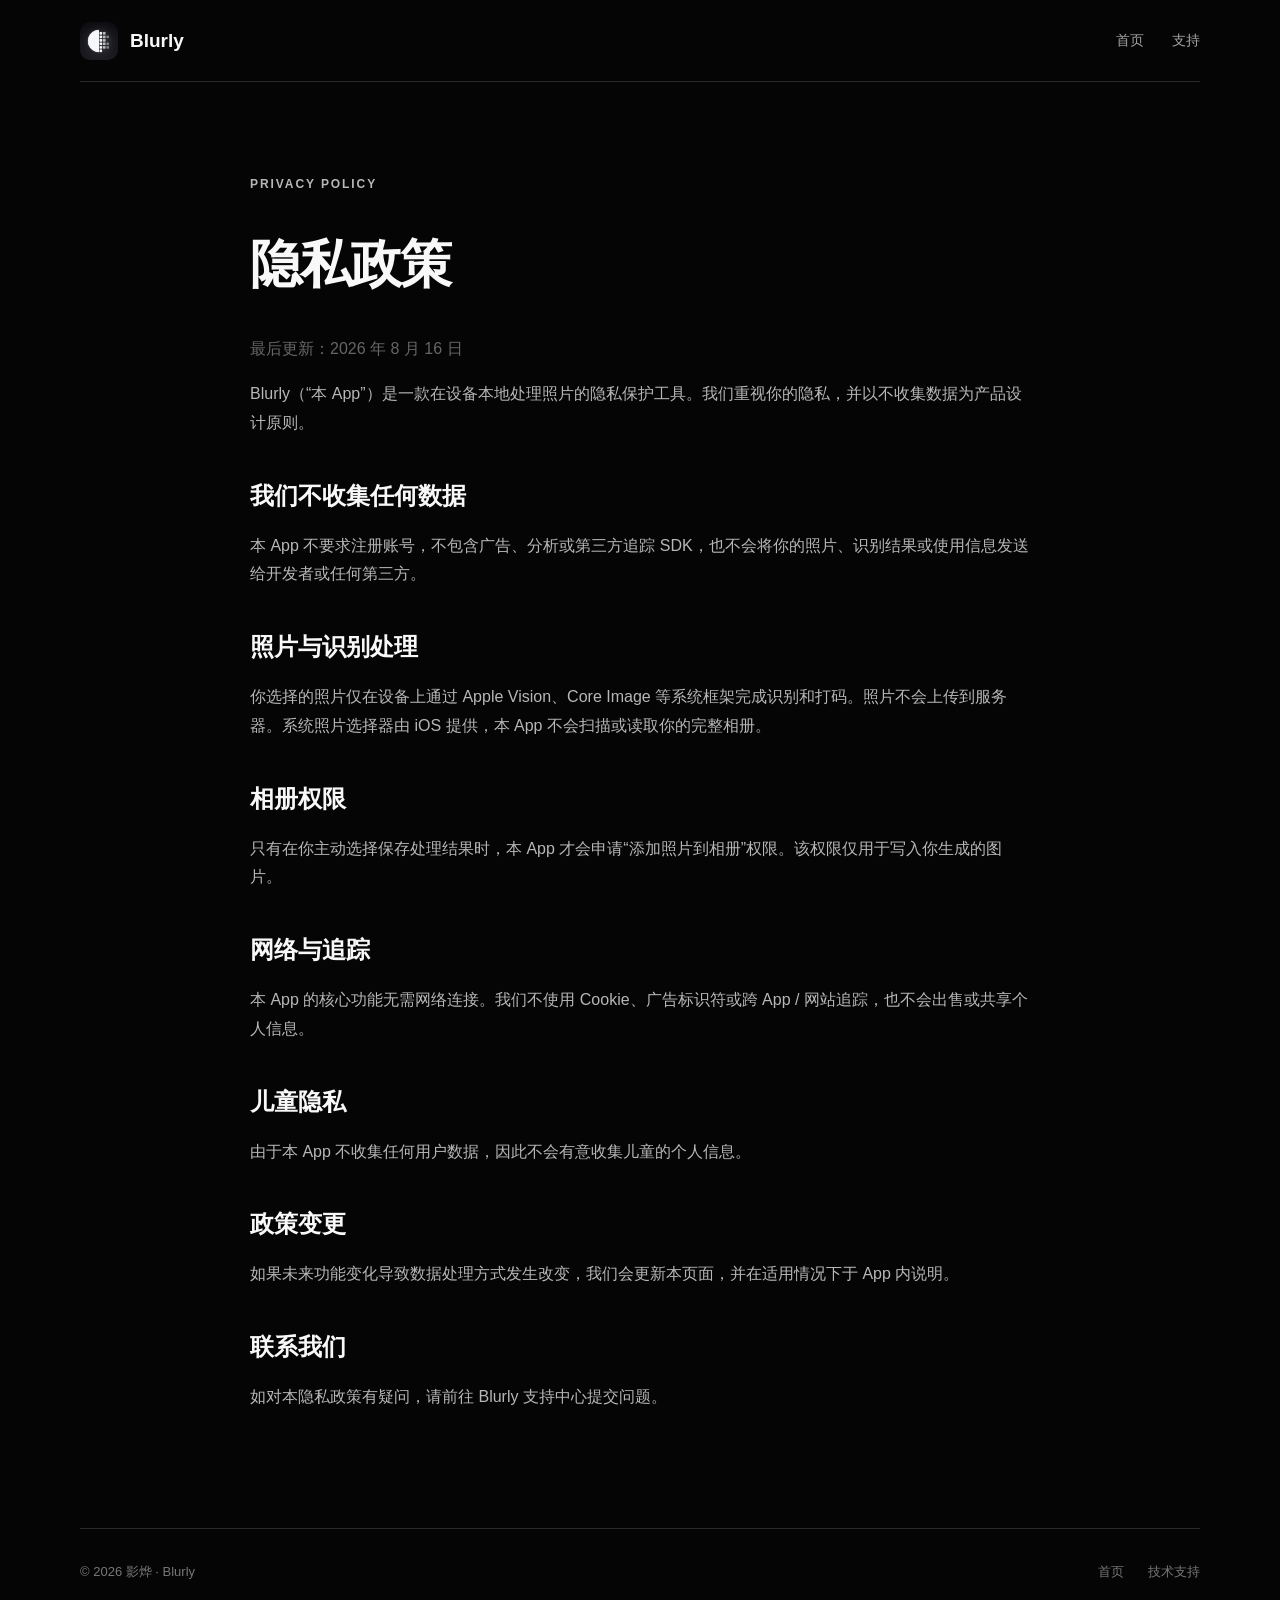
==== privacy/index.html @ d7b7aee7 "Launch Blurly website" ====
<!doctype html>
<html lang="zh-CN"><head><meta charset="utf-8"><meta name="viewport" content="width=device-width,initial-scale=1"><meta name="description" content="Blurly 隐私政策"><title>隐私政策 · Blurly</title><link rel="stylesheet" href="../site.css"></head>
<body><header class="nav wrap"><a class="brand" href="../"><img src="../Blurly/Assets.xcassets/AppIcon.appiconset/BlurlyAppIcon.png" alt="Blurly 图标"><span>Blurly</span></a><nav><a href="../">首页</a><a href="../support/">支持</a></nav></header>
<main class="legal wrap"><p class="eyebrow">Privacy Policy</p><h1>隐私政策</h1><p class="updated">最后更新：2026 年 8 月 16 日</p>
<p>Blurly（“本 App”）是一款在设备本地处理照片的隐私保护工具。我们重视你的隐私，并以不收集数据为产品设计原则。</p>
<h2>我们不收集任何数据</h2><p>本 App 不要求注册账号，不包含广告、分析或第三方追踪 SDK，也不会将你的照片、识别结果或使用信息发送给开发者或任何第三方。</p>
<h2>照片与识别处理</h2><p>你选择的照片仅在设备上通过 Apple Vision、Core Image 等系统框架完成识别和打码。照片不会上传到服务器。系统照片选择器由 iOS 提供，本 App 不会扫描或读取你的完整相册。</p>
<h2>相册权限</h2><p>只有在你主动选择保存处理结果时，本 App 才会申请“添加照片到相册”权限。该权限仅用于写入你生成的图片。</p>
<h2>网络与追踪</h2><p>本 App 的核心功能无需网络连接。我们不使用 Cookie、广告标识符或跨 App / 网站追踪，也不会出售或共享个人信息。</p>
<h2>儿童隐私</h2><p>由于本 App 不收集任何用户数据，因此不会有意收集儿童的个人信息。</p>
<h2>政策变更</h2><p>如果未来功能变化导致数据处理方式发生改变，我们会更新本页面，并在适用情况下于 App 内说明。</p>
<h2>联系我们</h2><p>如对本隐私政策有疑问，请前往 <a href="https://github.com/Guyungy/Blurly/issues">Blurly 支持中心</a>提交问题。</p></main>
<footer class="wrap"><span>© 2026 影烨 · Blurly</span><div><a href="../">首页</a><a href="../support/">技术支持</a></div></footer></body></html>
---- site.css ----
:root{color-scheme:dark;--bg:#050505;--panel:#111;--line:#292929;--muted:#a3a3a3;--white:#f8f8f8}*{box-sizing:border-box}html{scroll-behavior:smooth}body{margin:0;background:var(--bg);color:var(--white);font-family:-apple-system,BlinkMacSystemFont,"SF Pro Display","PingFang SC",sans-serif}.wrap{width:min(1120px,calc(100% - 40px));margin:auto}.nav{height:82px;display:flex;align-items:center;justify-content:space-between;border-bottom:1px solid var(--line)}a{color:inherit;text-decoration:none}.brand{display:flex;align-items:center;gap:12px;font-size:19px;font-weight:700}.brand img{width:38px;height:38px;border-radius:10px}.nav nav{display:flex;gap:28px;color:var(--muted);font-size:14px}.hero{min-height:720px;display:grid;grid-template-columns:1.05fr .95fr;align-items:center;gap:56px;overflow:hidden}.eyebrow{text-transform:uppercase;letter-spacing:.16em;font-size:12px;font-weight:700;color:#aaa}.hero h1{font-size:clamp(56px,8vw,98px);line-height:.94;letter-spacing:-.065em;margin:25px 0 30px}.lead{max-width:590px;font-size:20px;line-height:1.65;color:var(--muted)}.actions{display:flex;align-items:center;gap:22px;margin-top:38px}.app-store{background:#fff;color:#000;padding:15px 22px;border-radius:999px;font-weight:700}.actions a{border-bottom:1px solid #777;padding-bottom:3px}.trust{display:flex;gap:24px;padding:0;margin:40px 0 0;list-style:none;color:#777;font-size:13px}.phone-stage{position:relative;display:grid;place-items:center}.phone-stage:before{content:"";position:absolute;width:540px;height:540px;border-radius:50%;background:radial-gradient(circle,#353535 0,transparent 68%);filter:blur(8px)}.phone{position:relative;width:min(360px,80%);border-radius:42px;box-shadow:0 28px 80px #000;transform:rotate(2deg)}.features{display:grid;grid-template-columns:repeat(3,1fr);border-top:1px solid var(--line);border-bottom:1px solid var(--line)}.features article{padding:64px 42px 70px}.features article+article{border-left:1px solid var(--line)}.features span{color:#666;font-size:12px}.features h2{font-size:25px;margin:36px 0 18px}.features p,.privacy-block p{color:var(--muted);line-height:1.75}.privacy-block{display:grid;grid-template-columns:1fr 1fr;gap:80px;padding-top:110px;padding-bottom:110px}.privacy-block h2{font-size:48px;letter-spacing:-.04em;margin:18px 0}.privacy-block a{display:inline-block;margin-top:18px;border-bottom:1px solid #666;padding-bottom:4px}footer{border-top:1px solid var(--line);padding:34px 0 50px;display:flex;justify-content:space-between;color:#777;font-size:13px}footer div{display:flex;gap:24px}.legal{padding-top:80px;padding-bottom:100px;max-width:780px}.legal h1{font-size:52px;letter-spacing:-.04em}.legal h2{margin-top:42px}.legal p,.legal li{color:#b7b7b7;line-height:1.8}.legal .updated{color:#666}.contact-card{border:1px solid var(--line);border-radius:20px;padding:28px;margin-top:36px;background:var(--panel)}@media(max-width:760px){.nav nav{gap:16px}.nav nav a:first-child{display:none}.hero{grid-template-columns:1fr;padding:70px 0 80px}.phone-stage{display:none}.trust{flex-direction:column;gap:10px}.features{grid-template-columns:1fr}.features article+article{border-left:0;border-top:1px solid var(--line)}.privacy-block{grid-template-columns:1fr;gap:20px;padding:80px 0}.privacy-block h2{font-size:38px}footer{flex-direction:column;gap:20px}}
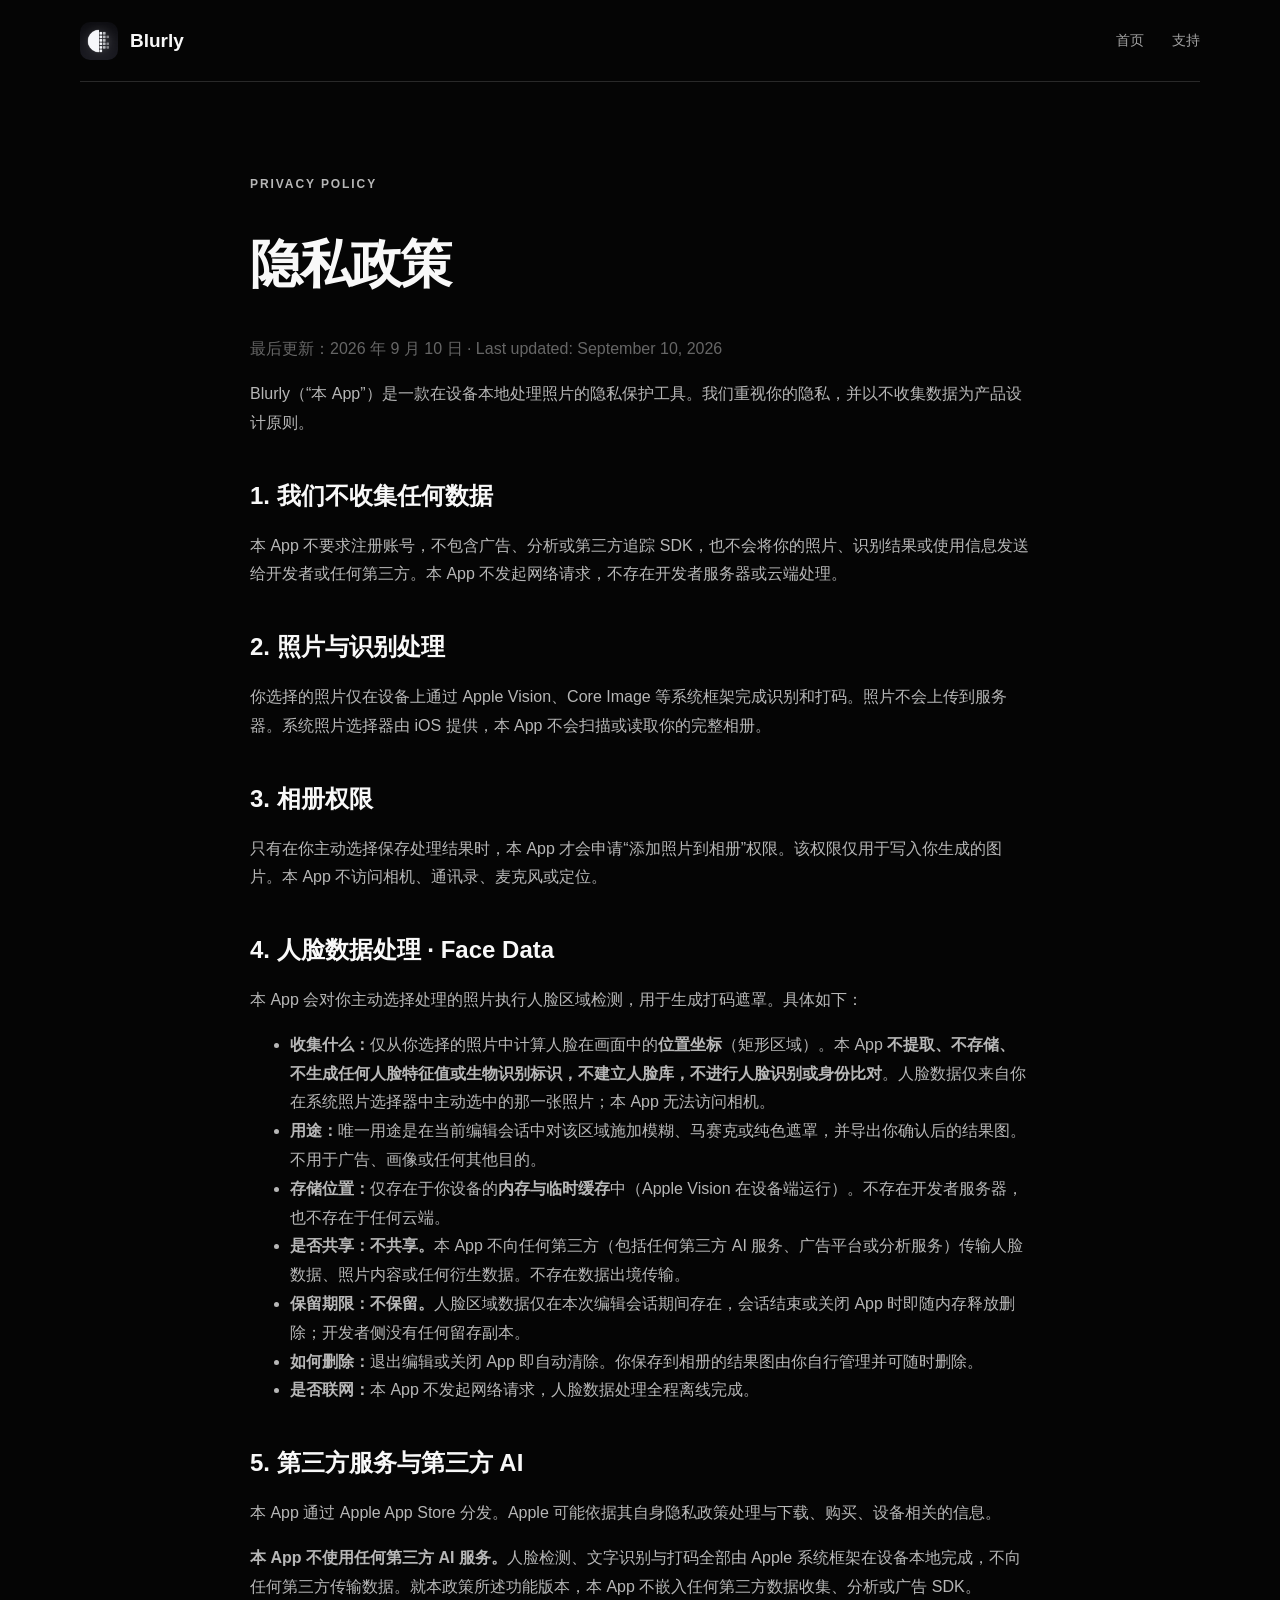
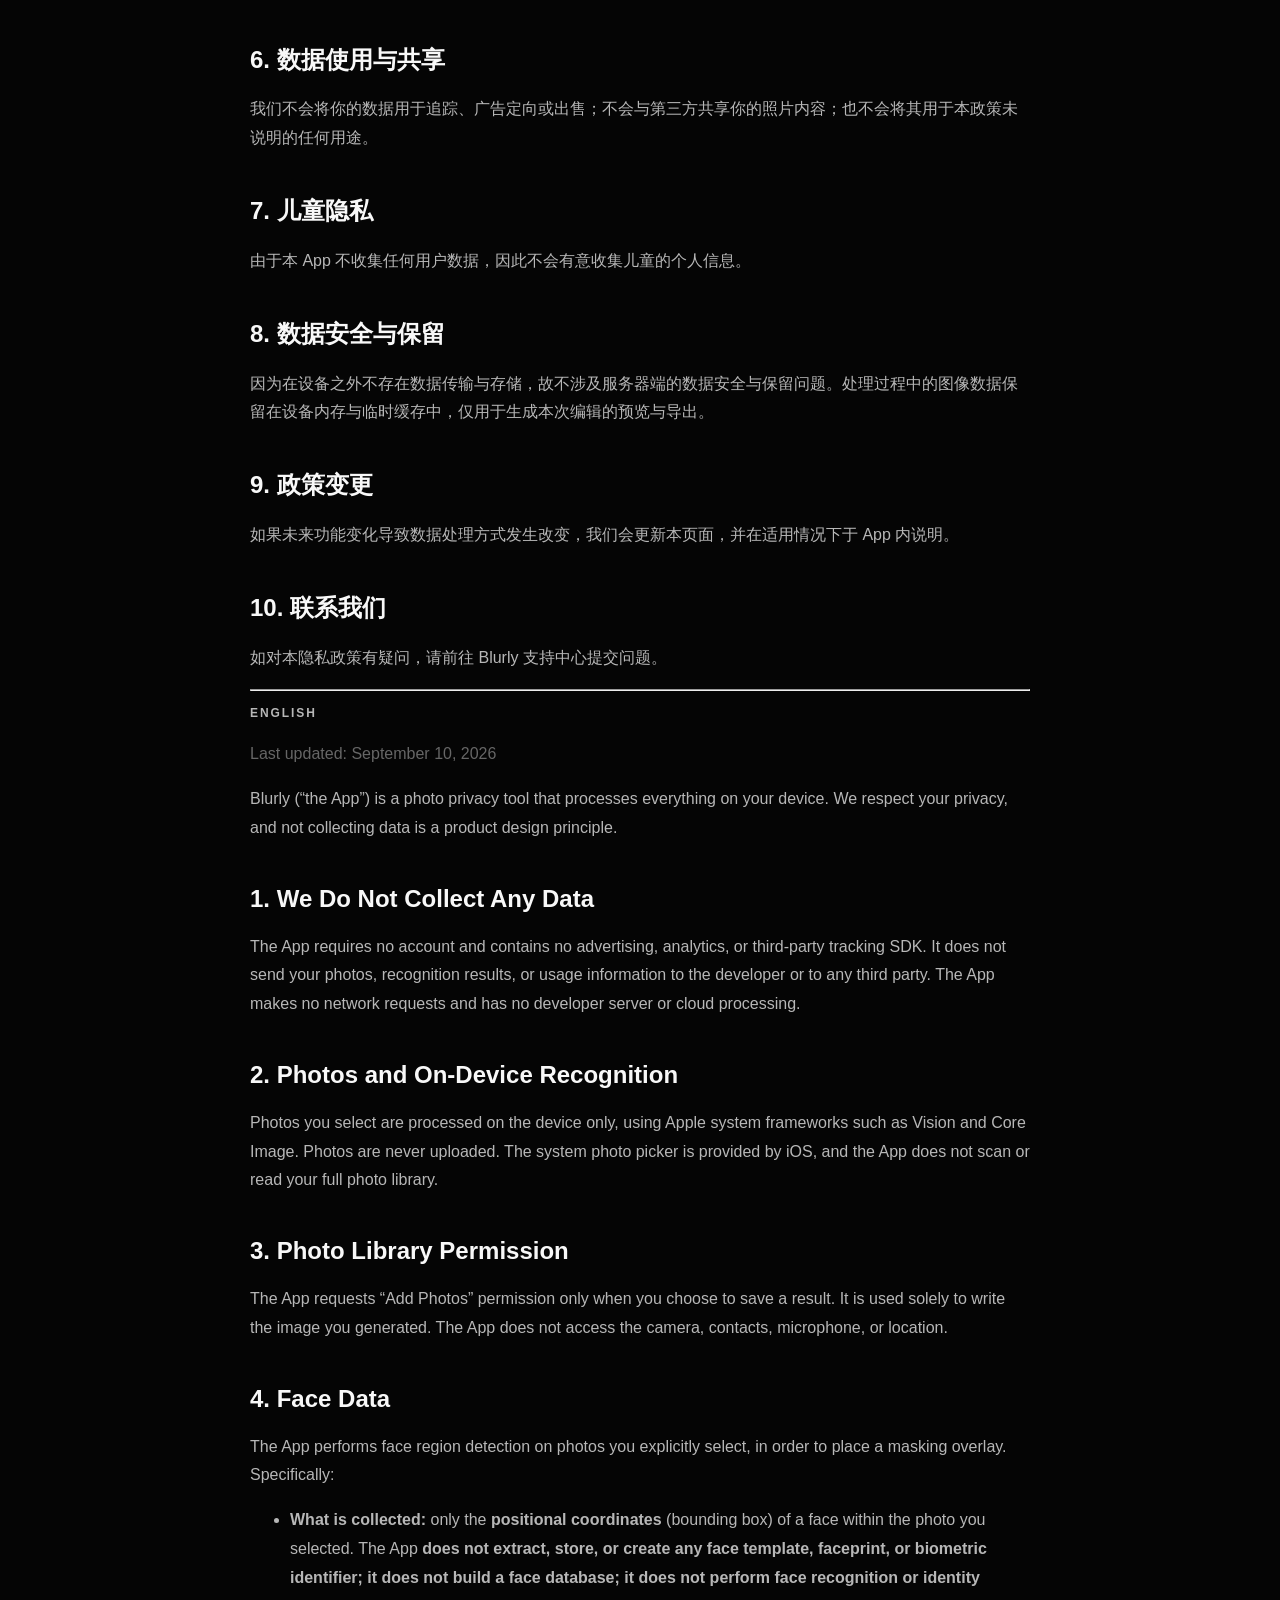
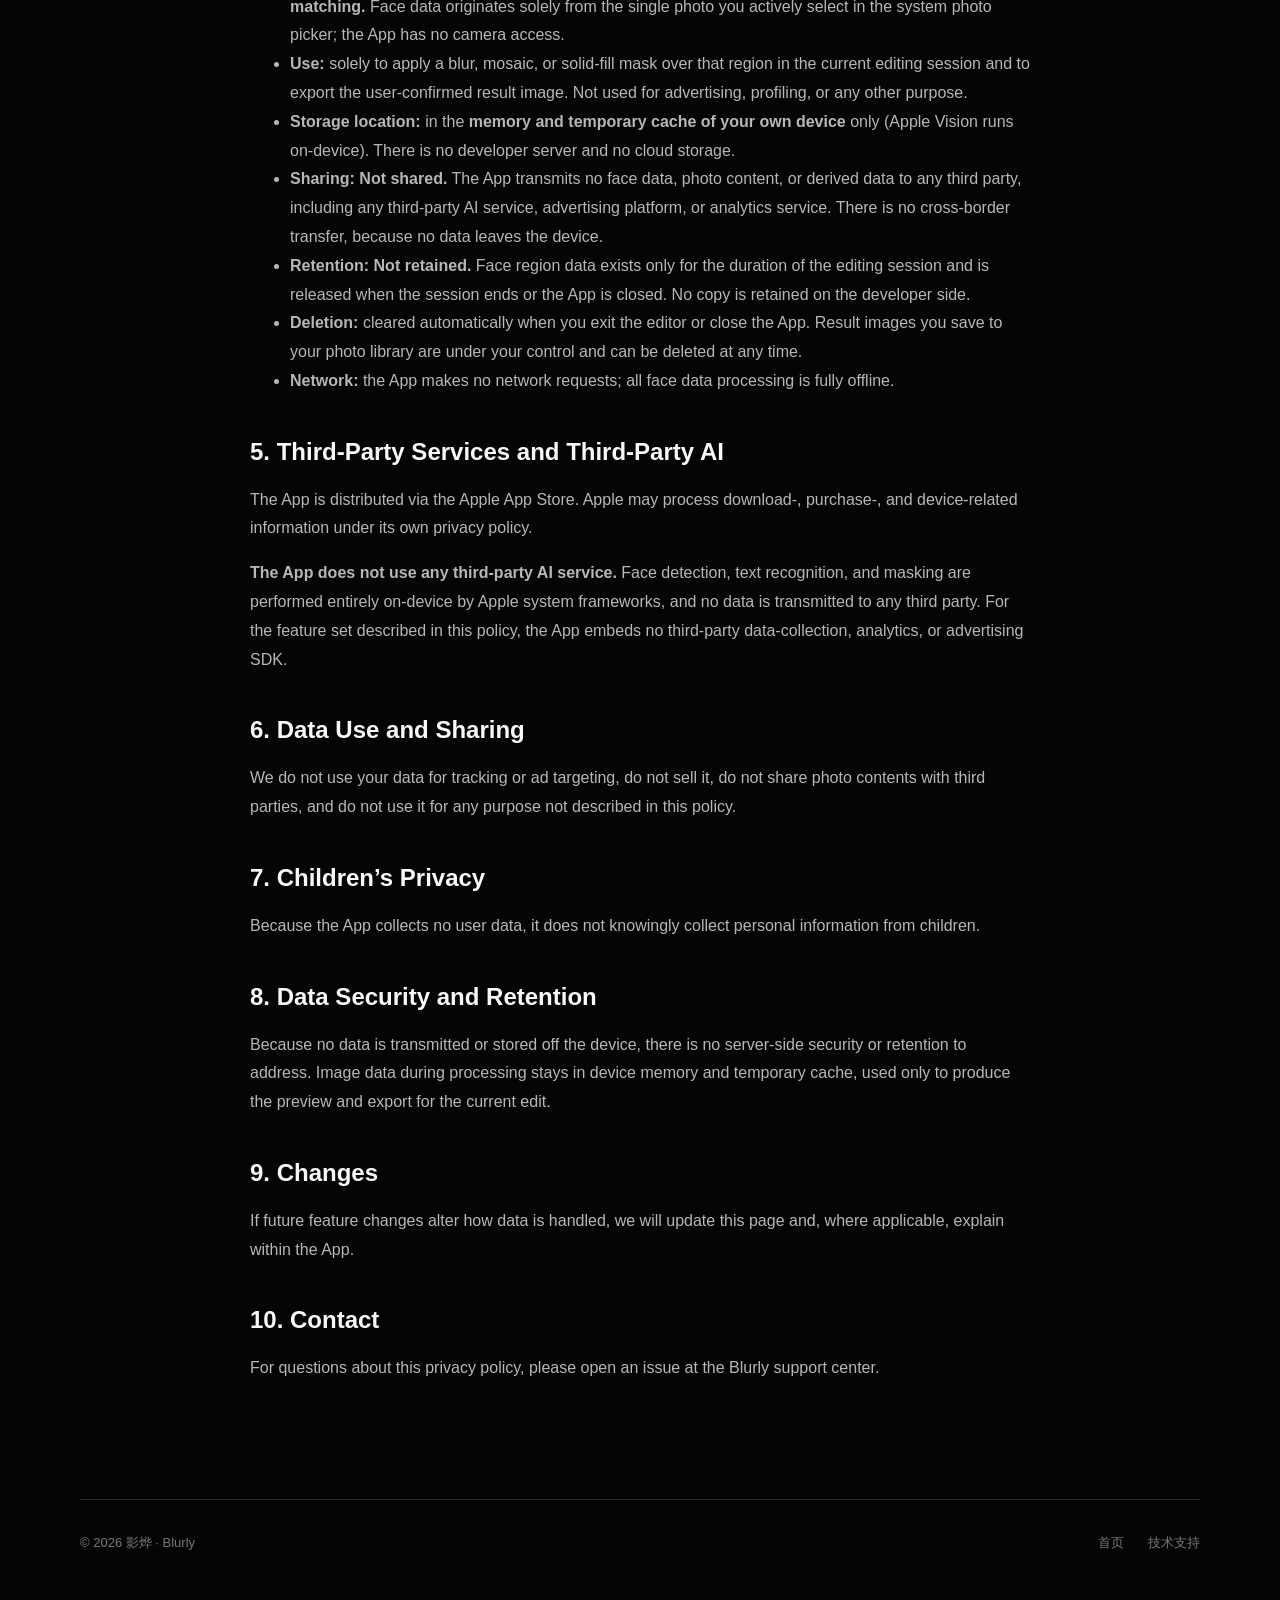
==== commit f61ea577: "docs: 隐私政策新增人脸数据处理专章，首页改用合规截图 应对 App Store 审核（Guideline 2.1 / 5.1.1）： - privacy: 新增「人脸数据处理 · Face Da" ====
--- a/privacy/index.html
+++ b/privacy/index.html
@@ -1,13 +1,51 @@
 <!doctype html>
-<html lang="zh-CN"><head><meta charset="utf-8"><meta name="viewport" content="width=device-width,initial-scale=1"><meta name="description" content="Blurly 隐私政策"><title>隐私政策 · Blurly</title><link rel="stylesheet" href="../site.css"></head>
+<html lang="zh-CN"><head><meta charset="utf-8"><meta name="viewport" content="width=device-width,initial-scale=1"><meta name="description" content="Blurly 隐私政策 · Privacy Policy"><title>隐私政策 · Blurly</title><link rel="stylesheet" href="../site.css"></head>
 <body><header class="nav wrap"><a class="brand" href="../"><img src="../Blurly/Assets.xcassets/AppIcon.appiconset/BlurlyAppIcon.png" alt="Blurly 图标"><span>Blurly</span></a><nav><a href="../">首页</a><a href="../support/">支持</a></nav></header>
-<main class="legal wrap"><p class="eyebrow">Privacy Policy</p><h1>隐私政策</h1><p class="updated">最后更新：2026 年 8 月 16 日</p>
+<main class="legal wrap"><p class="eyebrow">Privacy Policy</p><h1>隐私政策</h1><p class="updated">最后更新：2026 年 9 月 10 日 · Last updated: September 10, 2026</p>
 <p>Blurly（“本 App”）是一款在设备本地处理照片的隐私保护工具。我们重视你的隐私，并以不收集数据为产品设计原则。</p>
-<h2>我们不收集任何数据</h2><p>本 App 不要求注册账号，不包含广告、分析或第三方追踪 SDK，也不会将你的照片、识别结果或使用信息发送给开发者或任何第三方。</p>
-<h2>照片与识别处理</h2><p>你选择的照片仅在设备上通过 Apple Vision、Core Image 等系统框架完成识别和打码。照片不会上传到服务器。系统照片选择器由 iOS 提供，本 App 不会扫描或读取你的完整相册。</p>
-<h2>相册权限</h2><p>只有在你主动选择保存处理结果时，本 App 才会申请“添加照片到相册”权限。该权限仅用于写入你生成的图片。</p>
-<h2>网络与追踪</h2><p>本 App 的核心功能无需网络连接。我们不使用 Cookie、广告标识符或跨 App / 网站追踪，也不会出售或共享个人信息。</p>
-<h2>儿童隐私</h2><p>由于本 App 不收集任何用户数据，因此不会有意收集儿童的个人信息。</p>
-<h2>政策变更</h2><p>如果未来功能变化导致数据处理方式发生改变，我们会更新本页面，并在适用情况下于 App 内说明。</p>
-<h2>联系我们</h2><p>如对本隐私政策有疑问，请前往 <a href="https://github.com/Guyungy/Blurly/issues">Blurly 支持中心</a>提交问题。</p></main>
+<h2>1. 我们不收集任何数据</h2><p>本 App 不要求注册账号，不包含广告、分析或第三方追踪 SDK，也不会将你的照片、识别结果或使用信息发送给开发者或任何第三方。本 App 不发起网络请求，不存在开发者服务器或云端处理。</p>
+<h2>2. 照片与识别处理</h2><p>你选择的照片仅在设备上通过 Apple Vision、Core Image 等系统框架完成识别和打码。照片不会上传到服务器。系统照片选择器由 iOS 提供，本 App 不会扫描或读取你的完整相册。</p>
+<h2>3. 相册权限</h2><p>只有在你主动选择保存处理结果时，本 App 才会申请“添加照片到相册”权限。该权限仅用于写入你生成的图片。本 App 不访问相机、通讯录、麦克风或定位。</p>
+<h2>4. 人脸数据处理 · Face Data</h2>
+<p>本 App 会对你主动选择处理的照片执行人脸区域检测，用于生成打码遮罩。具体如下：</p>
+<ul>
+<li><strong>收集什么：</strong>仅从你选择的照片中计算人脸在画面中的<strong>位置坐标</strong>（矩形区域）。本 App <strong>不提取、不存储、不生成任何人脸特征值或生物识别标识，不建立人脸库，不进行人脸识别或身份比对</strong>。人脸数据仅来自你在系统照片选择器中主动选中的那一张照片；本 App 无法访问相机。</li>
+<li><strong>用途：</strong>唯一用途是在当前编辑会话中对该区域施加模糊、马赛克或纯色遮罩，并导出你确认后的结果图。不用于广告、画像或任何其他目的。</li>
+<li><strong>存储位置：</strong>仅存在于你设备的<strong>内存与临时缓存</strong>中（Apple Vision 在设备端运行）。不存在开发者服务器，也不存在于任何云端。</li>
+<li><strong>是否共享：</strong><strong>不共享。</strong>本 App 不向任何第三方（包括任何第三方 AI 服务、广告平台或分析服务）传输人脸数据、照片内容或任何衍生数据。不存在数据出境传输。</li>
+<li><strong>保留期限：</strong><strong>不保留。</strong>人脸区域数据仅在本次编辑会话期间存在，会话结束或关闭 App 时即随内存释放删除；开发者侧没有任何留存副本。</li>
+<li><strong>如何删除：</strong>退出编辑或关闭 App 即自动清除。你保存到相册的结果图由你自行管理并可随时删除。</li>
+<li><strong>是否联网：</strong>本 App 不发起网络请求，人脸数据处理全程离线完成。</li>
+</ul>
+<h2>5. 第三方服务与第三方 AI</h2><p>本 App 通过 Apple App Store 分发。Apple 可能依据其自身隐私政策处理与下载、购买、设备相关的信息。</p><p><strong>本 App 不使用任何第三方 AI 服务。</strong>人脸检测、文字识别与打码全部由 Apple 系统框架在设备本地完成，不向任何第三方传输数据。就本政策所述功能版本，本 App 不嵌入任何第三方数据收集、分析或广告 SDK。</p>
+<h2>6. 数据使用与共享</h2><p>我们不会将你的数据用于追踪、广告定向或出售；不会与第三方共享你的照片内容；也不会将其用于本政策未说明的任何用途。</p>
+<h2>7. 儿童隐私</h2><p>由于本 App 不收集任何用户数据，因此不会有意收集儿童的个人信息。</p>
+<h2>8. 数据安全与保留</h2><p>因为在设备之外不存在数据传输与存储，故不涉及服务器端的数据安全与保留问题。处理过程中的图像数据保留在设备内存与临时缓存中，仅用于生成本次编辑的预览与导出。</p>
+<h2>9. 政策变更</h2><p>如果未来功能变化导致数据处理方式发生改变，我们会更新本页面，并在适用情况下于 App 内说明。</p>
+<h2>10. 联系我们</h2><p>如对本隐私政策有疑问，请前往 <a href="https://github.com/Guyungy/Blurly/issues">Blurly 支持中心</a>提交问题。</p>
+<hr>
+<p class="eyebrow">English</p>
+<p class="updated">Last updated: September 10, 2026</p>
+<p>Blurly (“the App”) is a photo privacy tool that processes everything on your device. We respect your privacy, and not collecting data is a product design principle.</p>
+<h2>1. We Do Not Collect Any Data</h2><p>The App requires no account and contains no advertising, analytics, or third-party tracking SDK. It does not send your photos, recognition results, or usage information to the developer or to any third party. The App makes no network requests and has no developer server or cloud processing.</p>
+<h2>2. Photos and On-Device Recognition</h2><p>Photos you select are processed on the device only, using Apple system frameworks such as Vision and Core Image. Photos are never uploaded. The system photo picker is provided by iOS, and the App does not scan or read your full photo library.</p>
+<h2>3. Photo Library Permission</h2><p>The App requests “Add Photos” permission only when you choose to save a result. It is used solely to write the image you generated. The App does not access the camera, contacts, microphone, or location.</p>
+<h2>4. Face Data</h2>
+<p>The App performs face region detection on photos you explicitly select, in order to place a masking overlay. Specifically:</p>
+<ul>
+<li><strong>What is collected:</strong> only the <strong>positional coordinates</strong> (bounding box) of a face within the photo you selected. The App <strong>does not extract, store, or create any face template, faceprint, or biometric identifier; it does not build a face database; it does not perform face recognition or identity matching.</strong> Face data originates solely from the single photo you actively select in the system photo picker; the App has no camera access.</li>
+<li><strong>Use:</strong> solely to apply a blur, mosaic, or solid-fill mask over that region in the current editing session and to export the user-confirmed result image. Not used for advertising, profiling, or any other purpose.</li>
+<li><strong>Storage location:</strong> in the <strong>memory and temporary cache of your own device</strong> only (Apple Vision runs on-device). There is no developer server and no cloud storage.</li>
+<li><strong>Sharing:</strong> <strong>Not shared.</strong> The App transmits no face data, photo content, or derived data to any third party, including any third-party AI service, advertising platform, or analytics service. There is no cross-border transfer, because no data leaves the device.</li>
+<li><strong>Retention:</strong> <strong>Not retained.</strong> Face region data exists only for the duration of the editing session and is released when the session ends or the App is closed. No copy is retained on the developer side.</li>
+<li><strong>Deletion:</strong> cleared automatically when you exit the editor or close the App. Result images you save to your photo library are under your control and can be deleted at any time.</li>
+<li><strong>Network:</strong> the App makes no network requests; all face data processing is fully offline.</li>
+</ul>
+<h2>5. Third-Party Services and Third-Party AI</h2><p>The App is distributed via the Apple App Store. Apple may process download-, purchase-, and device-related information under its own privacy policy.</p><p><strong>The App does not use any third-party AI service.</strong> Face detection, text recognition, and masking are performed entirely on-device by Apple system frameworks, and no data is transmitted to any third party. For the feature set described in this policy, the App embeds no third-party data-collection, analytics, or advertising SDK.</p>
+<h2>6. Data Use and Sharing</h2><p>We do not use your data for tracking or ad targeting, do not sell it, do not share photo contents with third parties, and do not use it for any purpose not described in this policy.</p>
+<h2>7. Children’s Privacy</h2><p>Because the App collects no user data, it does not knowingly collect personal information from children.</p>
+<h2>8. Data Security and Retention</h2><p>Because no data is transmitted or stored off the device, there is no server-side security or retention to address. Image data during processing stays in device memory and temporary cache, used only to produce the preview and export for the current edit.</p>
+<h2>9. Changes</h2><p>If future feature changes alter how data is handled, we will update this page and, where applicable, explain within the App.</p>
+<h2>10. Contact</h2><p>For questions about this privacy policy, please open an issue at the <a href="https://github.com/Guyungy/Blurly/issues">Blurly support center</a>.</p>
+</main>
 <footer class="wrap"><span>© 2026 影烨 · Blurly</span><div><a href="../">首页</a><a href="../support/">技术支持</a></div></footer></body></html>
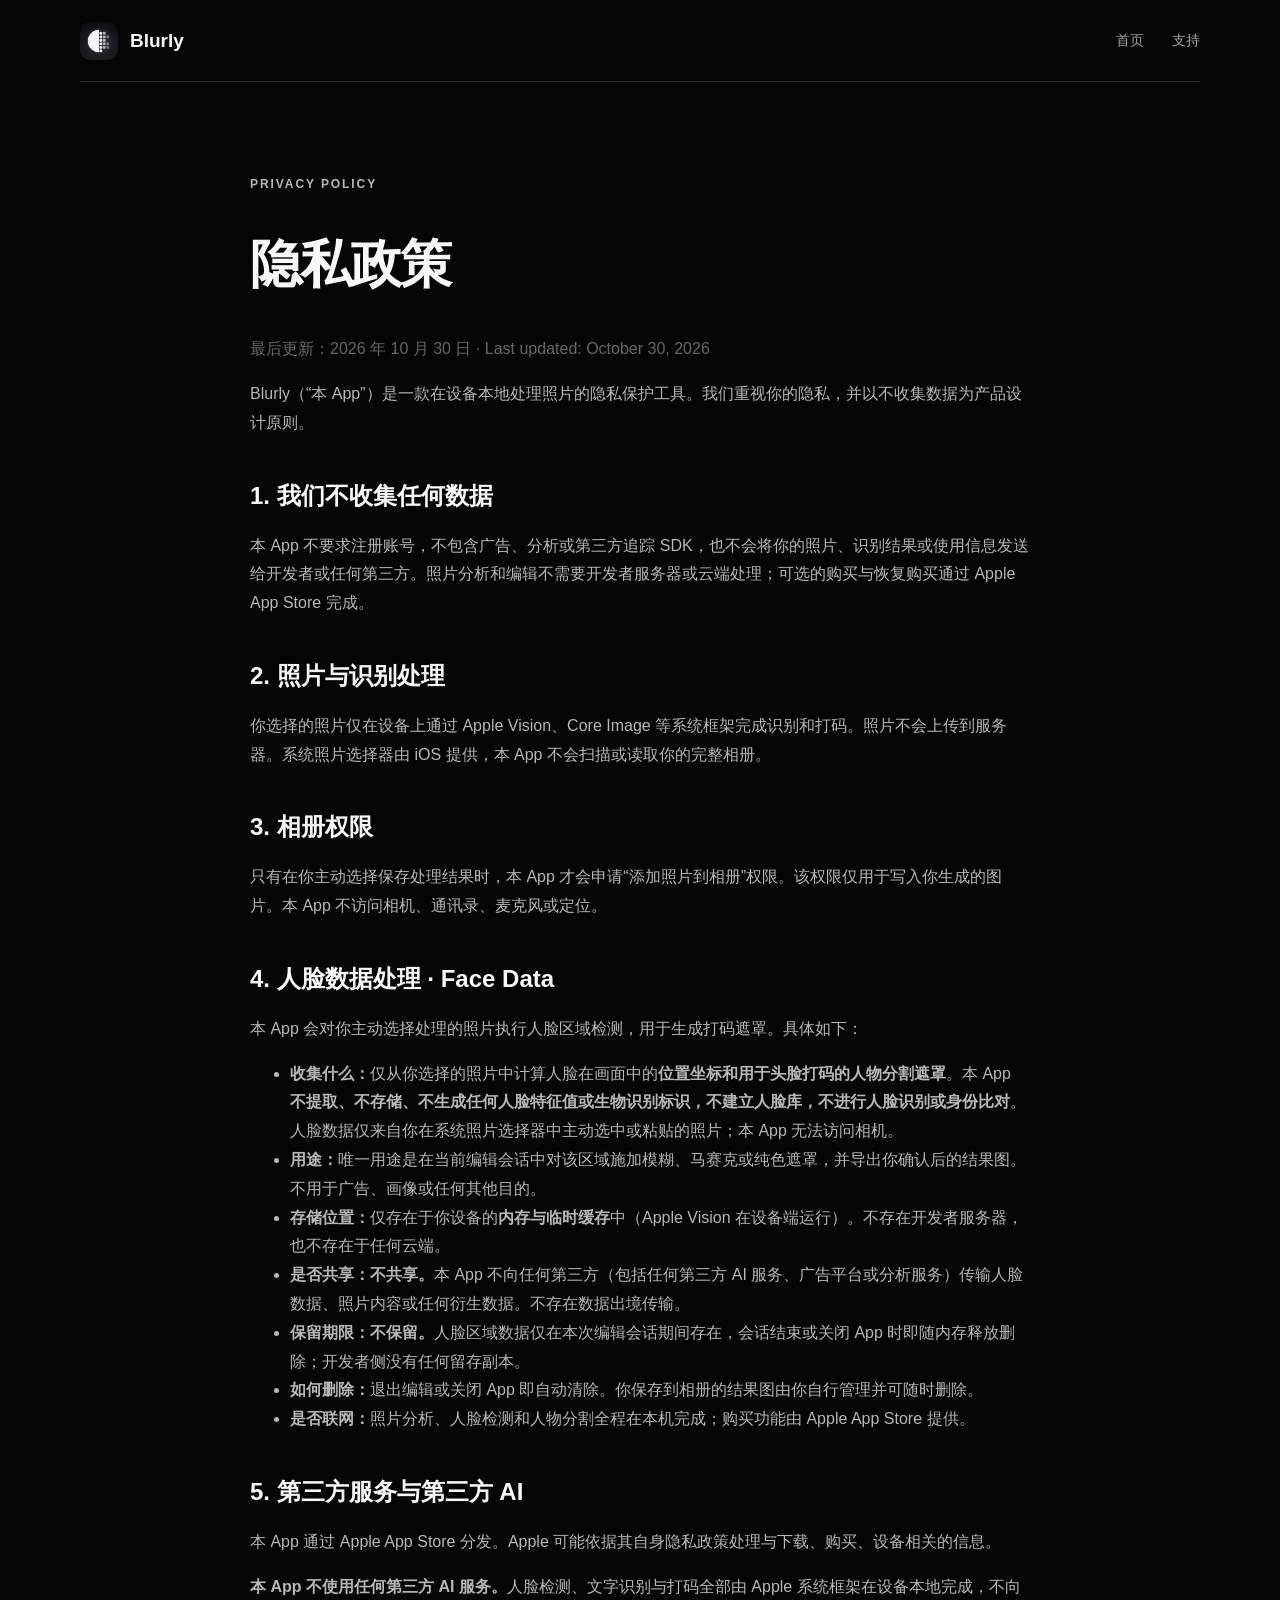
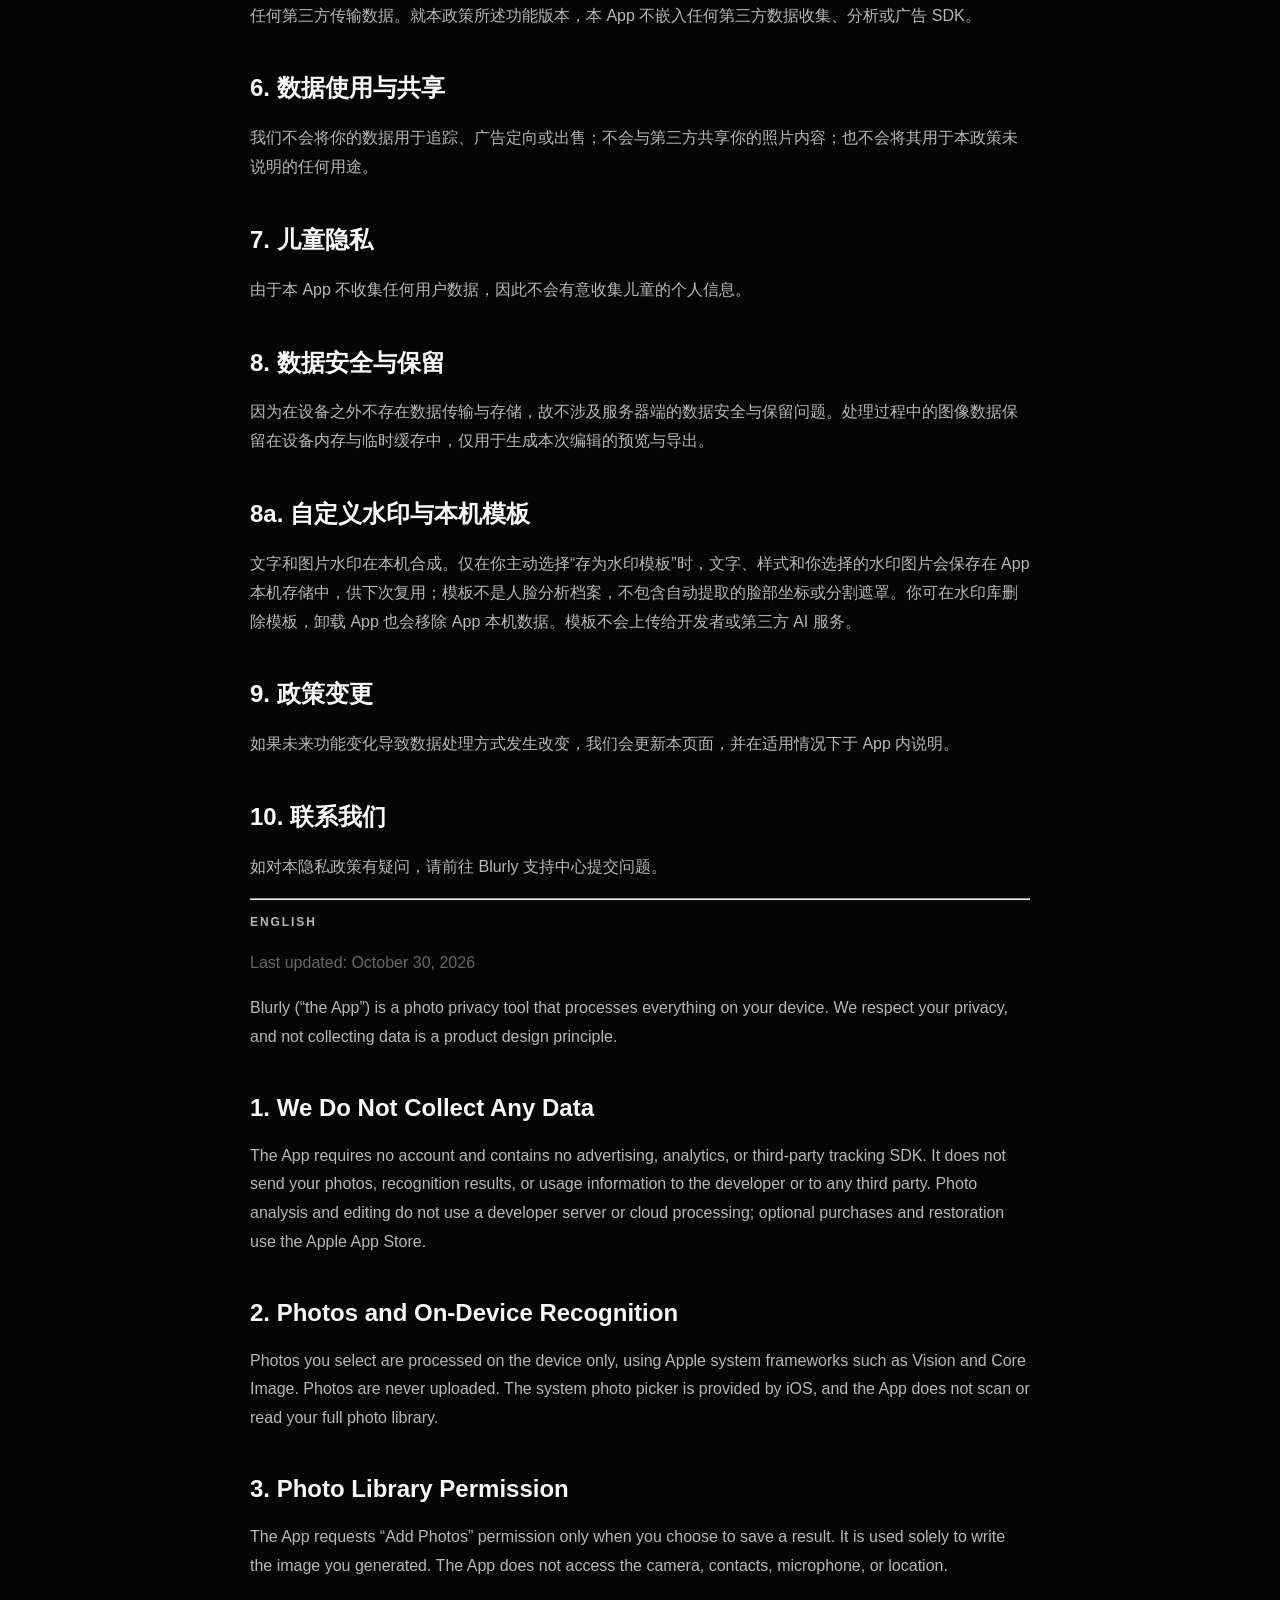
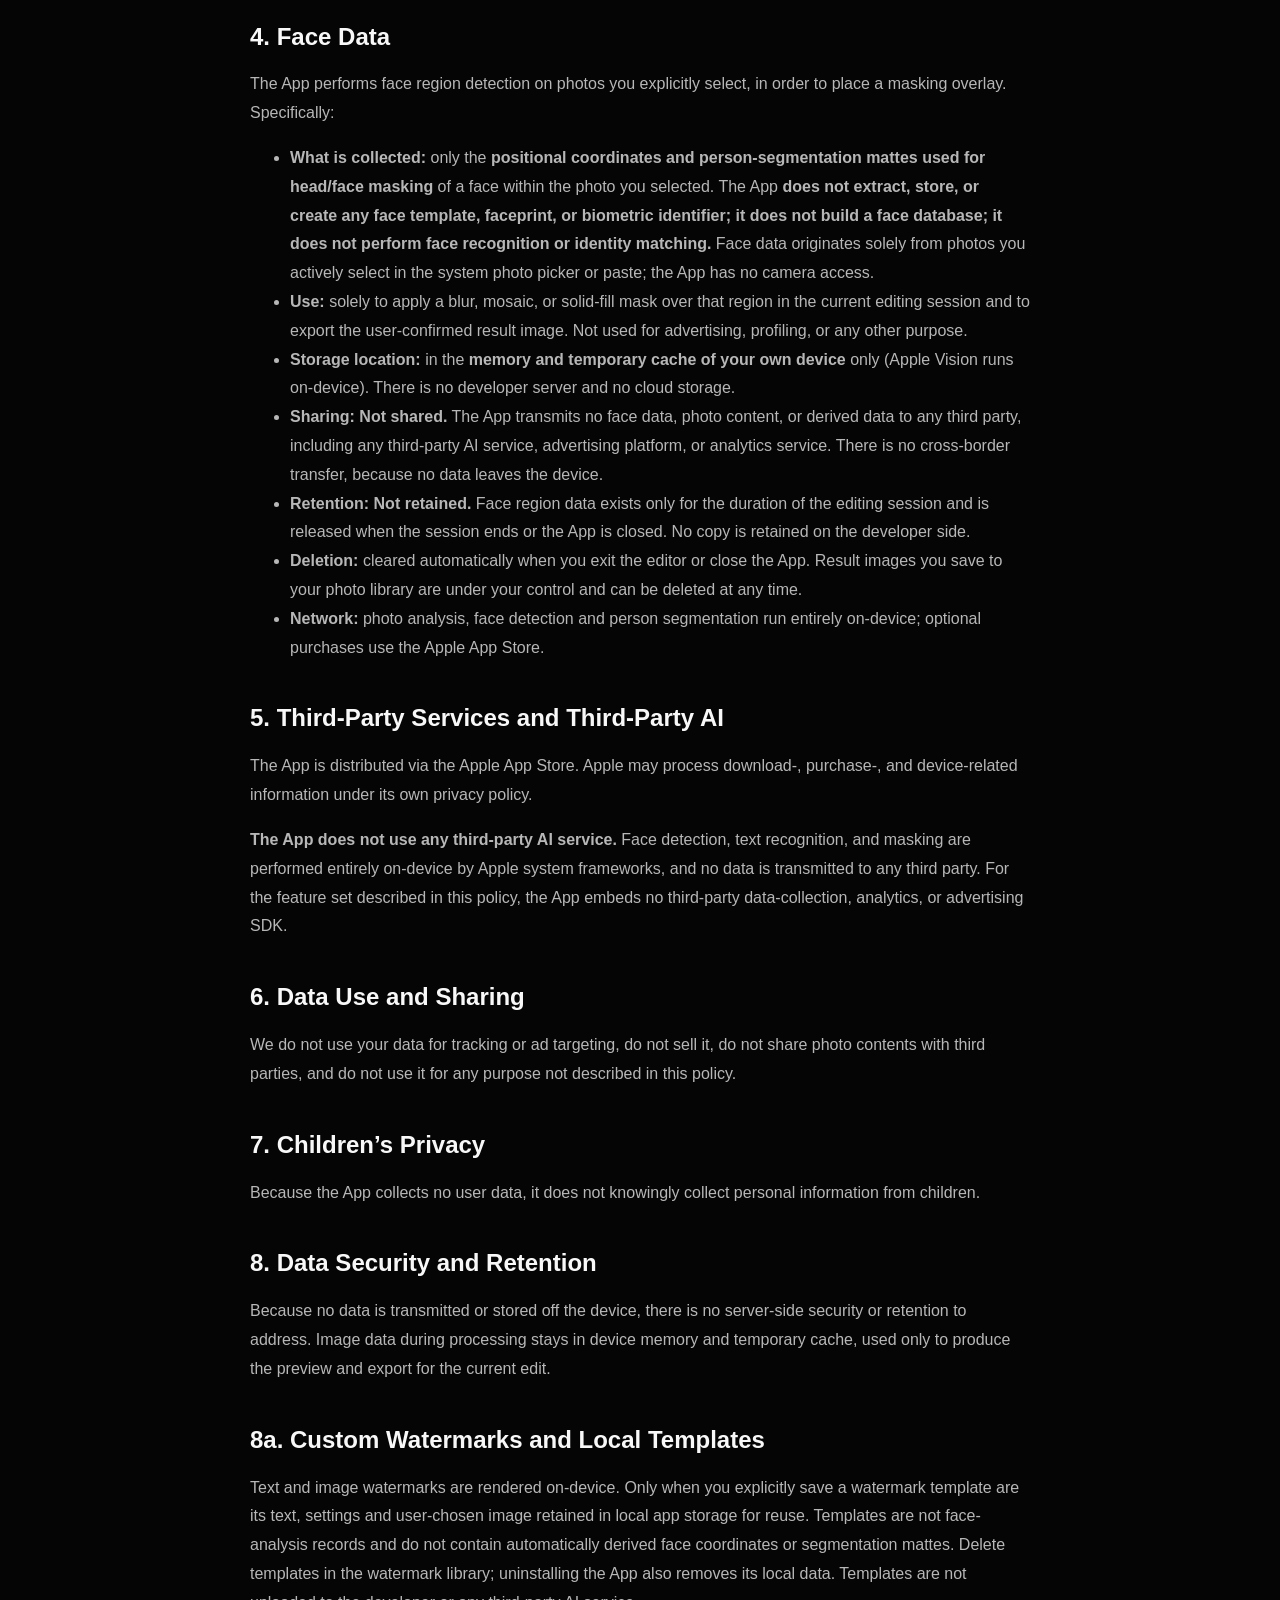
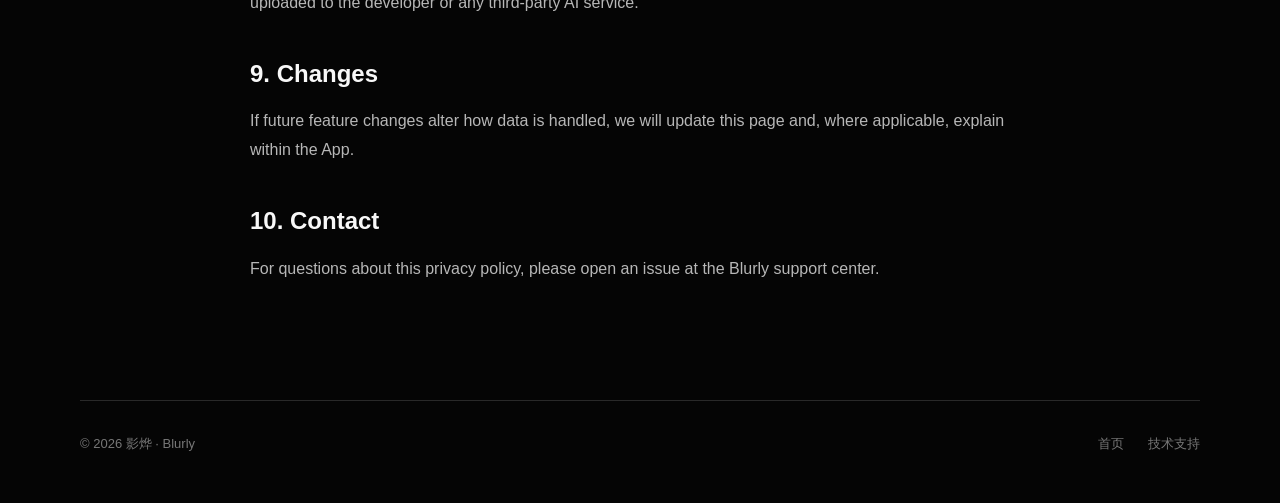
==== commit adbcd210: "Update privacy policy for local watermark templates and person mattes" ====
--- a/privacy/index.html
+++ b/privacy/index.html
@@ -1,51 +1,51 @@
 <!doctype html>
 <html lang="zh-CN"><head><meta charset="utf-8"><meta name="viewport" content="width=device-width,initial-scale=1"><meta name="description" content="Blurly 隐私政策 · Privacy Policy"><title>隐私政策 · Blurly</title><link rel="stylesheet" href="../site.css"></head>
 <body><header class="nav wrap"><a class="brand" href="../"><img src="../Blurly/Assets.xcassets/AppIcon.appiconset/BlurlyAppIcon.png" alt="Blurly 图标"><span>Blurly</span></a><nav><a href="../">首页</a><a href="../support/">支持</a></nav></header>
-<main class="legal wrap"><p class="eyebrow">Privacy Policy</p><h1>隐私政策</h1><p class="updated">最后更新：2026 年 9 月 10 日 · Last updated: September 10, 2026</p>
+<main class="legal wrap"><p class="eyebrow">Privacy Policy</p><h1>隐私政策</h1><p class="updated">最后更新：2026 年 10 月 30 日 · Last updated: October 30, 2026</p>
 <p>Blurly（“本 App”）是一款在设备本地处理照片的隐私保护工具。我们重视你的隐私，并以不收集数据为产品设计原则。</p>
-<h2>1. 我们不收集任何数据</h2><p>本 App 不要求注册账号，不包含广告、分析或第三方追踪 SDK，也不会将你的照片、识别结果或使用信息发送给开发者或任何第三方。本 App 不发起网络请求，不存在开发者服务器或云端处理。</p>
+<h2>1. 我们不收集任何数据</h2><p>本 App 不要求注册账号，不包含广告、分析或第三方追踪 SDK，也不会将你的照片、识别结果或使用信息发送给开发者或任何第三方。照片分析和编辑不需要开发者服务器或云端处理；可选的购买与恢复购买通过 Apple App Store 完成。</p>
 <h2>2. 照片与识别处理</h2><p>你选择的照片仅在设备上通过 Apple Vision、Core Image 等系统框架完成识别和打码。照片不会上传到服务器。系统照片选择器由 iOS 提供，本 App 不会扫描或读取你的完整相册。</p>
 <h2>3. 相册权限</h2><p>只有在你主动选择保存处理结果时，本 App 才会申请“添加照片到相册”权限。该权限仅用于写入你生成的图片。本 App 不访问相机、通讯录、麦克风或定位。</p>
 <h2>4. 人脸数据处理 · Face Data</h2>
 <p>本 App 会对你主动选择处理的照片执行人脸区域检测，用于生成打码遮罩。具体如下：</p>
 <ul>
-<li><strong>收集什么：</strong>仅从你选择的照片中计算人脸在画面中的<strong>位置坐标</strong>（矩形区域）。本 App <strong>不提取、不存储、不生成任何人脸特征值或生物识别标识，不建立人脸库，不进行人脸识别或身份比对</strong>。人脸数据仅来自你在系统照片选择器中主动选中的那一张照片；本 App 无法访问相机。</li>
+<li><strong>收集什么：</strong>仅从你选择的照片中计算人脸在画面中的<strong>位置坐标和用于头脸打码的人物分割遮罩</strong>。本 App <strong>不提取、不存储、不生成任何人脸特征值或生物识别标识，不建立人脸库，不进行人脸识别或身份比对</strong>。人脸数据仅来自你在系统照片选择器中主动选中或粘贴的照片；本 App 无法访问相机。</li>
 <li><strong>用途：</strong>唯一用途是在当前编辑会话中对该区域施加模糊、马赛克或纯色遮罩，并导出你确认后的结果图。不用于广告、画像或任何其他目的。</li>
 <li><strong>存储位置：</strong>仅存在于你设备的<strong>内存与临时缓存</strong>中（Apple Vision 在设备端运行）。不存在开发者服务器，也不存在于任何云端。</li>
 <li><strong>是否共享：</strong><strong>不共享。</strong>本 App 不向任何第三方（包括任何第三方 AI 服务、广告平台或分析服务）传输人脸数据、照片内容或任何衍生数据。不存在数据出境传输。</li>
 <li><strong>保留期限：</strong><strong>不保留。</strong>人脸区域数据仅在本次编辑会话期间存在，会话结束或关闭 App 时即随内存释放删除；开发者侧没有任何留存副本。</li>
 <li><strong>如何删除：</strong>退出编辑或关闭 App 即自动清除。你保存到相册的结果图由你自行管理并可随时删除。</li>
-<li><strong>是否联网：</strong>本 App 不发起网络请求，人脸数据处理全程离线完成。</li>
+<li><strong>是否联网：</strong>照片分析、人脸检测和人物分割全程在本机完成；购买功能由 Apple App Store 提供。</li>
 </ul>
 <h2>5. 第三方服务与第三方 AI</h2><p>本 App 通过 Apple App Store 分发。Apple 可能依据其自身隐私政策处理与下载、购买、设备相关的信息。</p><p><strong>本 App 不使用任何第三方 AI 服务。</strong>人脸检测、文字识别与打码全部由 Apple 系统框架在设备本地完成，不向任何第三方传输数据。就本政策所述功能版本，本 App 不嵌入任何第三方数据收集、分析或广告 SDK。</p>
 <h2>6. 数据使用与共享</h2><p>我们不会将你的数据用于追踪、广告定向或出售；不会与第三方共享你的照片内容；也不会将其用于本政策未说明的任何用途。</p>
 <h2>7. 儿童隐私</h2><p>由于本 App 不收集任何用户数据，因此不会有意收集儿童的个人信息。</p>
 <h2>8. 数据安全与保留</h2><p>因为在设备之外不存在数据传输与存储，故不涉及服务器端的数据安全与保留问题。处理过程中的图像数据保留在设备内存与临时缓存中，仅用于生成本次编辑的预览与导出。</p>
-<h2>9. 政策变更</h2><p>如果未来功能变化导致数据处理方式发生改变，我们会更新本页面，并在适用情况下于 App 内说明。</p>
+<h2>8a. 自定义水印与本机模板</h2><p>文字和图片水印在本机合成。仅在你主动选择“存为水印模板”时，文字、样式和你选择的水印图片会保存在 App 本机存储中，供下次复用；模板不是人脸分析档案，不包含自动提取的脸部坐标或分割遮罩。你可在水印库删除模板，卸载 App 也会移除 App 本机数据。模板不会上传给开发者或第三方 AI 服务。</p><h2>9. 政策变更</h2><p>如果未来功能变化导致数据处理方式发生改变，我们会更新本页面，并在适用情况下于 App 内说明。</p>
 <h2>10. 联系我们</h2><p>如对本隐私政策有疑问，请前往 <a href="https://github.com/Guyungy/Blurly/issues">Blurly 支持中心</a>提交问题。</p>
 <hr>
 <p class="eyebrow">English</p>
-<p class="updated">Last updated: September 10, 2026</p>
+<p class="updated">Last updated: October 30, 2026</p>
 <p>Blurly (“the App”) is a photo privacy tool that processes everything on your device. We respect your privacy, and not collecting data is a product design principle.</p>
-<h2>1. We Do Not Collect Any Data</h2><p>The App requires no account and contains no advertising, analytics, or third-party tracking SDK. It does not send your photos, recognition results, or usage information to the developer or to any third party. The App makes no network requests and has no developer server or cloud processing.</p>
+<h2>1. We Do Not Collect Any Data</h2><p>The App requires no account and contains no advertising, analytics, or third-party tracking SDK. It does not send your photos, recognition results, or usage information to the developer or to any third party. Photo analysis and editing do not use a developer server or cloud processing; optional purchases and restoration use the Apple App Store.</p>
 <h2>2. Photos and On-Device Recognition</h2><p>Photos you select are processed on the device only, using Apple system frameworks such as Vision and Core Image. Photos are never uploaded. The system photo picker is provided by iOS, and the App does not scan or read your full photo library.</p>
 <h2>3. Photo Library Permission</h2><p>The App requests “Add Photos” permission only when you choose to save a result. It is used solely to write the image you generated. The App does not access the camera, contacts, microphone, or location.</p>
 <h2>4. Face Data</h2>
 <p>The App performs face region detection on photos you explicitly select, in order to place a masking overlay. Specifically:</p>
 <ul>
-<li><strong>What is collected:</strong> only the <strong>positional coordinates</strong> (bounding box) of a face within the photo you selected. The App <strong>does not extract, store, or create any face template, faceprint, or biometric identifier; it does not build a face database; it does not perform face recognition or identity matching.</strong> Face data originates solely from the single photo you actively select in the system photo picker; the App has no camera access.</li>
+<li><strong>What is collected:</strong> only the <strong>positional coordinates and person-segmentation mattes used for head/face masking</strong> of a face within the photo you selected. The App <strong>does not extract, store, or create any face template, faceprint, or biometric identifier; it does not build a face database; it does not perform face recognition or identity matching.</strong> Face data originates solely from photos you actively select in the system photo picker or paste; the App has no camera access.</li>
 <li><strong>Use:</strong> solely to apply a blur, mosaic, or solid-fill mask over that region in the current editing session and to export the user-confirmed result image. Not used for advertising, profiling, or any other purpose.</li>
 <li><strong>Storage location:</strong> in the <strong>memory and temporary cache of your own device</strong> only (Apple Vision runs on-device). There is no developer server and no cloud storage.</li>
 <li><strong>Sharing:</strong> <strong>Not shared.</strong> The App transmits no face data, photo content, or derived data to any third party, including any third-party AI service, advertising platform, or analytics service. There is no cross-border transfer, because no data leaves the device.</li>
 <li><strong>Retention:</strong> <strong>Not retained.</strong> Face region data exists only for the duration of the editing session and is released when the session ends or the App is closed. No copy is retained on the developer side.</li>
 <li><strong>Deletion:</strong> cleared automatically when you exit the editor or close the App. Result images you save to your photo library are under your control and can be deleted at any time.</li>
-<li><strong>Network:</strong> the App makes no network requests; all face data processing is fully offline.</li>
+<li><strong>Network:</strong> photo analysis, face detection and person segmentation run entirely on-device; optional purchases use the Apple App Store.</li>
 </ul>
 <h2>5. Third-Party Services and Third-Party AI</h2><p>The App is distributed via the Apple App Store. Apple may process download-, purchase-, and device-related information under its own privacy policy.</p><p><strong>The App does not use any third-party AI service.</strong> Face detection, text recognition, and masking are performed entirely on-device by Apple system frameworks, and no data is transmitted to any third party. For the feature set described in this policy, the App embeds no third-party data-collection, analytics, or advertising SDK.</p>
 <h2>6. Data Use and Sharing</h2><p>We do not use your data for tracking or ad targeting, do not sell it, do not share photo contents with third parties, and do not use it for any purpose not described in this policy.</p>
 <h2>7. Children’s Privacy</h2><p>Because the App collects no user data, it does not knowingly collect personal information from children.</p>
 <h2>8. Data Security and Retention</h2><p>Because no data is transmitted or stored off the device, there is no server-side security or retention to address. Image data during processing stays in device memory and temporary cache, used only to produce the preview and export for the current edit.</p>
-<h2>9. Changes</h2><p>If future feature changes alter how data is handled, we will update this page and, where applicable, explain within the App.</p>
+<h2>8a. Custom Watermarks and Local Templates</h2><p>Text and image watermarks are rendered on-device. Only when you explicitly save a watermark template are its text, settings and user-chosen image retained in local app storage for reuse. Templates are not face-analysis records and do not contain automatically derived face coordinates or segmentation mattes. Delete templates in the watermark library; uninstalling the App also removes its local data. Templates are not uploaded to the developer or any third-party AI service.</p><h2>9. Changes</h2><p>If future feature changes alter how data is handled, we will update this page and, where applicable, explain within the App.</p>
 <h2>10. Contact</h2><p>For questions about this privacy policy, please open an issue at the <a href="https://github.com/Guyungy/Blurly/issues">Blurly support center</a>.</p>
 </main>
 <footer class="wrap"><span>© 2026 影烨 · Blurly</span><div><a href="../">首页</a><a href="../support/">技术支持</a></div></footer></body></html>
